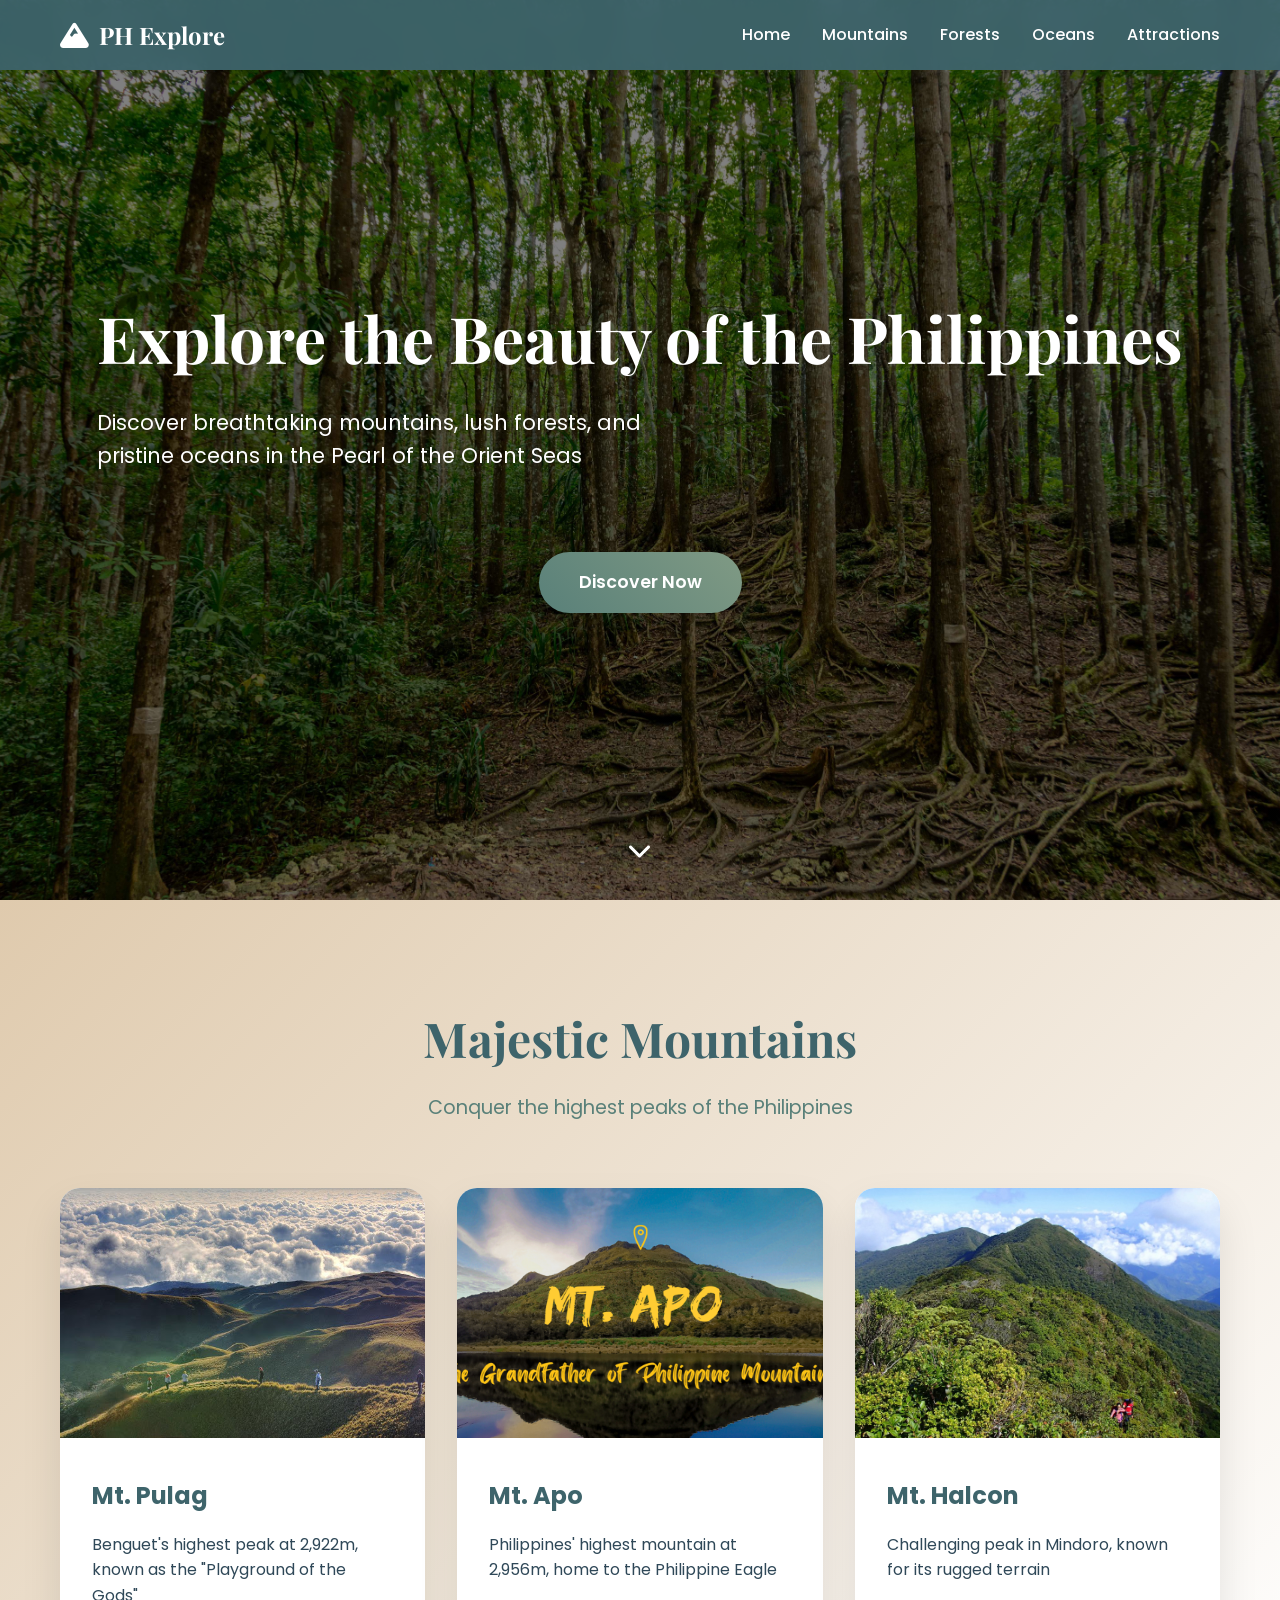
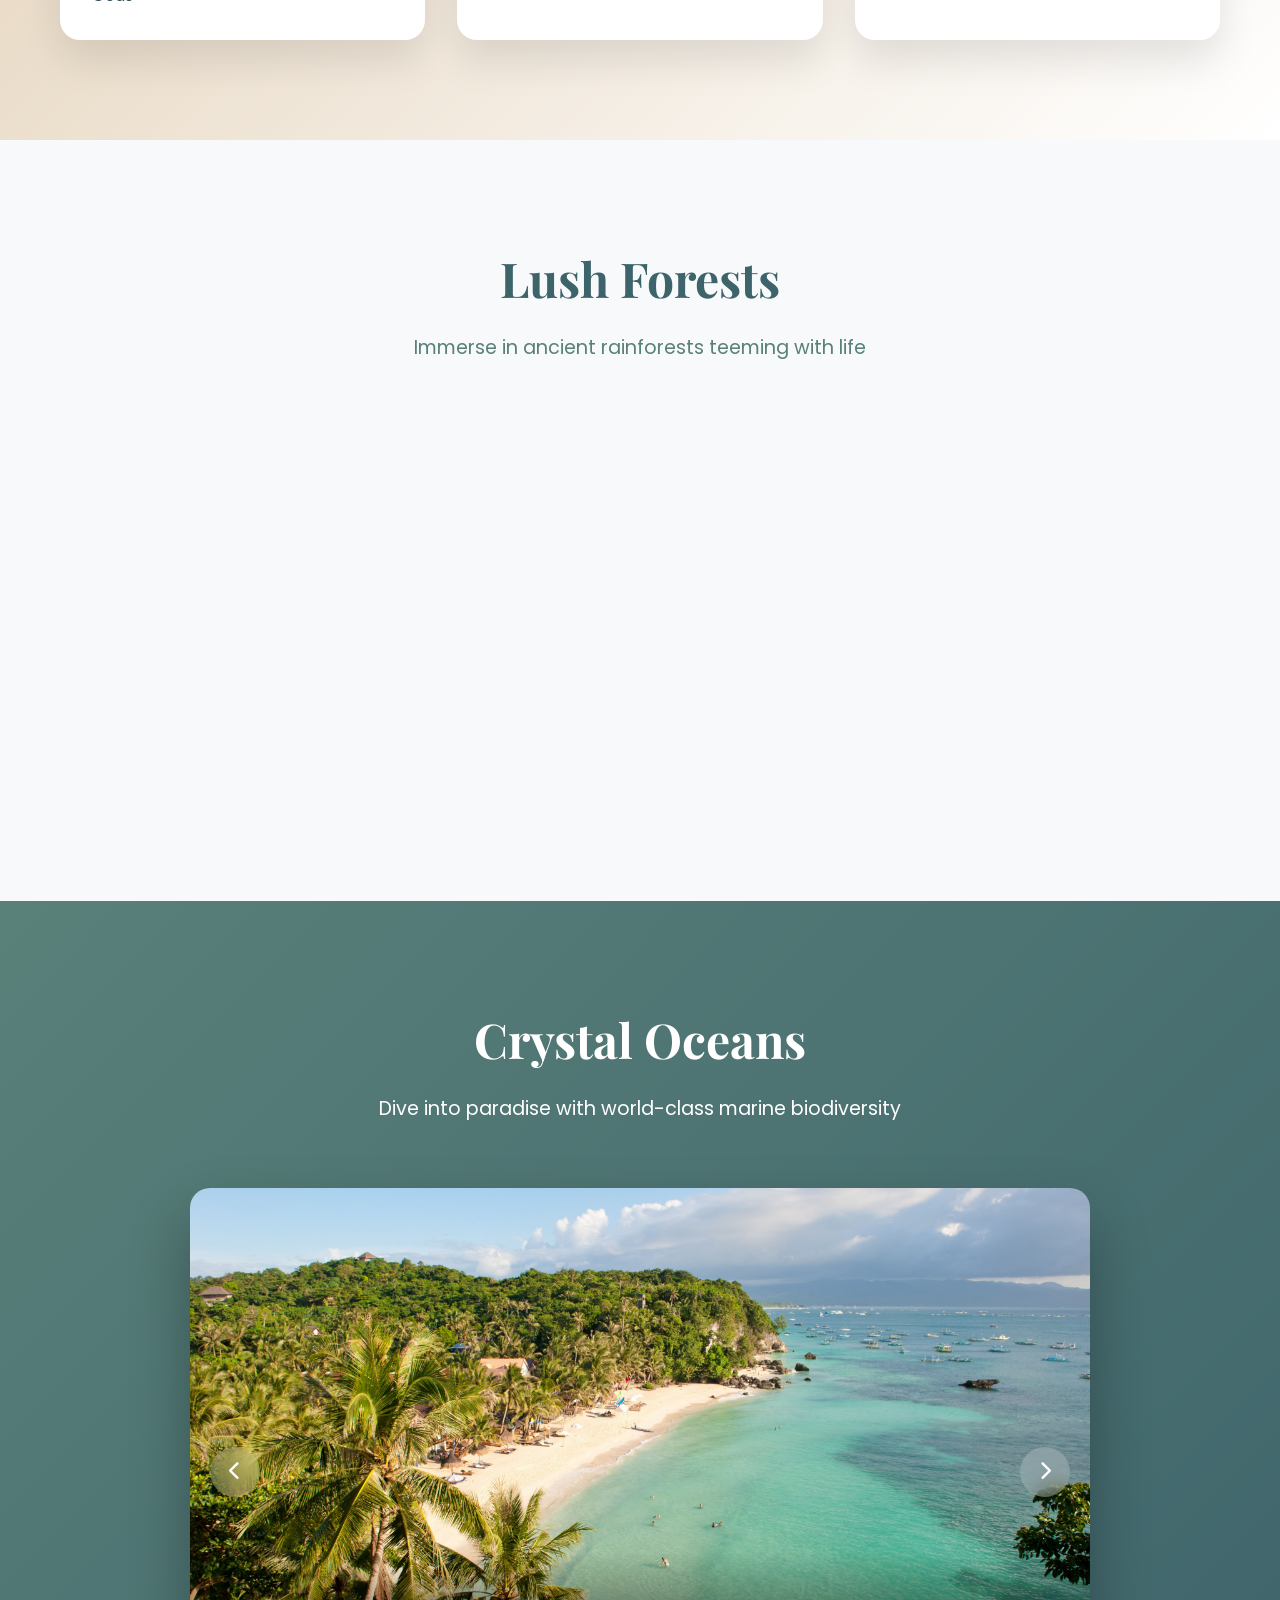
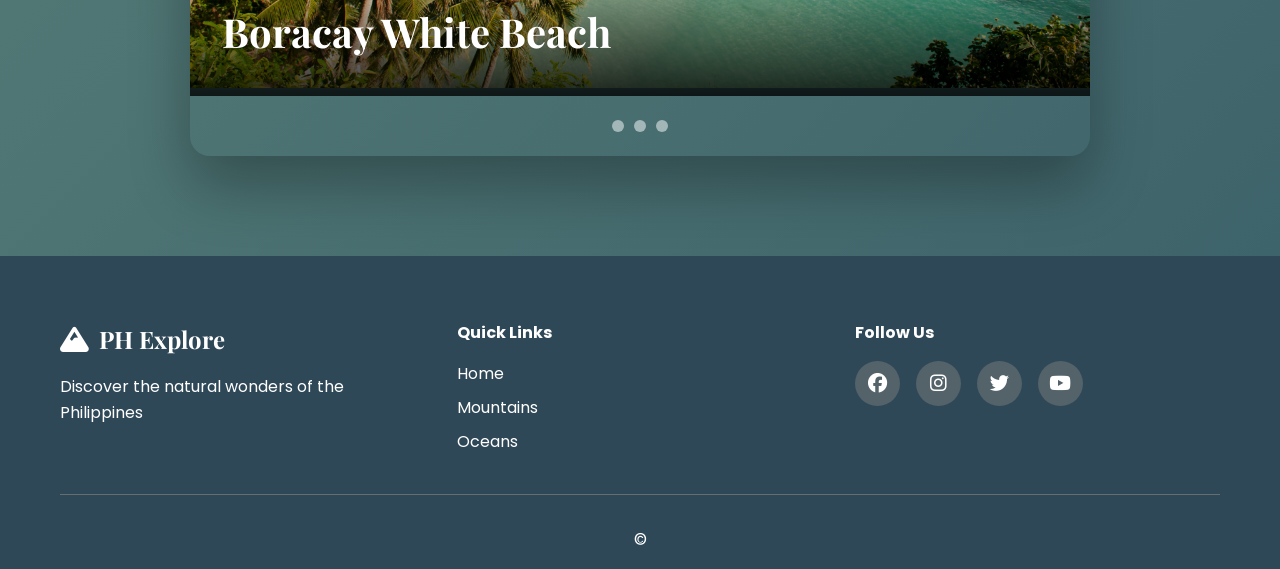
==== index.html @ 04d7273e "Move website files" ====
<!DOCTYPE html>
<html lang="en">
<head>
    <meta charset="UTF-8">
    <meta name="viewport" content="width=device-width, initial-scale=1.0">
    <title>Explore Philippines - Discover Natural Beauty</title>
    <link rel="stylesheet" href="./style.css">
    <link href="https://fonts.googleapis.com/css2?family=Poppins:wght@300;400;500;600;700&family=Playfair+Display:wght@400;700&display=swap" rel="stylesheet">
    <link rel="stylesheet" href="https://cdnjs.cloudflare.com/ajax/libs/font-awesome/6.4.0/css/all.min.css">
</head>
<body>
    <!-- Navigation -->
    <nav class="navbar" id="navbar">
        <div class="nav-container">
            <div class="nav-logo">
                <i class="fas fa-mountain"></i>
                <span>PH Explore</span>
            </div>
            <ul class="nav-menu" id="nav-menu">
                <li class="nav-item">
                    <a href="#home" class="nav-link">Home</a>
                </li>
                <li class="nav-item">
                    <a href="#mountains" class="nav-link">Mountains</a>
                </li>
                <li class="nav-item">
                    <a href="#forests" class="nav-link">Forests</a>
                </li>
                <li class="nav-item">
                    <a href="#oceans" class="nav-link">Oceans</a>
                </li>
                <li class="nav-item">
                    <a href="#attractions" class="nav-link">Attractions</a>
                </li>
            </ul>
            <div class="hamburger" id="hamburger">
                <span></span>
                <span></span>
                <span></span>
            </div>
        </div>
    </nav>

    <!-- Hero Section -->
    <section id="home" class="hero">
        <div class="hero-content">
            <h1 class="hero-title">Explore the Beauty of the Philippines</h1>
            <p class="hero-subtitle">Discover breathtaking mountains, lush forests, and pristine oceans in the Pearl of the Orient Seas</p>
            <a href="#mountains" class="cta-button">Discover Now</a>
        </div>
        <div class="scroll-indicator">
            <i class="fas fa-chevron-down"></i>
        </div>
    </section>

    <!-- Mountains Section -->
    <section id="mountains" class="section mountains">
        <div class="container">
            <h2 class="section-title">Majestic Mountains</h2>
            <p class="section-subtitle">Conquer the highest peaks of the Philippines</p>
            <div class="mountains-grid">
                <div class="mountain-card">
                    <img src="images/pulag.jpg" alt="Mt. Pulag" loading="lazy">
                    <div class="card-content">
                        <h3>Mt. Pulag</h3>
                        <p>Benguet's highest peak at 2,922m, known as the "Playground of the Gods"</p>
                    </div>
                </div>
                <div class="mountain-card">
                    <img src="images/apo.png" alt="Mt. Apo" loading="lazy">
                    <div class="card-content">
                        <h3>Mt. Apo</h3>
                        <p>Philippines' highest mountain at 2,956m, home to the Philippine Eagle</p>
                    </div>
                </div>
                <div class="mountain-card">
                    <img src="images/halcon.JPG" alt="Mt. Halcon" loading="lazy">
                    <div class="card-content">
                        <h3>Mt. Halcon</h3>
                        <p>Challenging peak in Mindoro, known for its rugged terrain</p>
                    </div>
                </div>
            </div>
        </div>
    </section>

    <!-- Forests Section -->
    <section id="forests" class="section forests">
        <div class="container">
            <h2 class="section-title">Lush Forests</h2>
            <p class="section-subtitle">Immerse in ancient rainforests teeming with life</p>
            <div class="forest-content">
                <div class="forest-text">
                    <h3>Tropical Rainforest Paradise</h3>
                    <p>Experience the biodiversity of the Philippines' ancient forests. Home to rare orchids, exotic birds, and unique flora found nowhere else on Earth.</p>
                    <ul>
                        <li>Over 52,000 plant species</li>
                        <li>Rich endemic wildlife</li>
                        <li>Ancient dipterocarp forests</li>
                    </ul>
                </div>
                <div class="forest-image">
                    <img src="images/rf.jpg" alt="Philippine Rainforest" loading="lazy">
                </div>
            </div>
        </div>
    </section>

    <!-- Oceans Section -->
    <section id="oceans" class="section oceans">
        <div class="container">
            <h2 class="section-title-oceans">Crystal Oceans</h2>
            <p class="section-subtitle-oceans">Dive into paradise with world-class marine biodiversity</p>
            <div class="ocean-slider-container">
                <div class="ocean-slider" id="oceanSlider">
                    <div class="slider-track" id="sliderTrack">
                        <div class="slide">
                            <img src="images/bora.jpg" alt="Boracay Beach">
                            <div class="slide-overlay">
                                <h3>Boracay White Beach</h3>
                            </div>
                        </div>
                        <div class="slide">
                            <img src="images/coron.png" alt="Palawan">
                            <div class="slide-overlay">
                                <h3>Palawan Coron</h3>
                            </div>
                        </div>
                        <div class="slide">
                            <img src="images/c9.png" alt="Siargao">
                            <div class="slide-overlay">
                                <h3>Siargao Cloud 9</h3>
                            </div>
                        </div>
                    </div>
                    <button class="slider-btn prev" id="prevBtn"><i class="fas fa-chevron-left"></i></button>
                    <button class="slider-btn next" id="nextBtn"><i class="fas fa-chevron-right"></i></button>
                    <div class="slider-dots" id="sliderDots"></div>
                </div>
            </div>
        </div>
    </section>

    <!-- Attractions Section
    <section id="attractions" class="section attractions">
        <div class="container">
            <h2 class="section-title">Iconic Destinations</h2>
            <p class="section-subtitle">Must-visit places that define Philippine tourism</p>
            <div class="attractions-grid">
                <div class="attraction-card">
                    <div class="card-icon">
                        <i class="fas fa-water"></i>
                    </div>
                    <h3>Palawan</h3>
                    <p>Underground River and El Nido's limestone cliffs</p>
                </div>
                <div class="attraction-card">
                    <div class="card-icon">
                        <i class="fas fa-utensils"></i>
                    </div>
                    <h3>Boracay</h3>
                    <p>World-famous 4km white sand beach paradise</p>
                </div>
                <div class="attraction-card">
                    <div class="card-icon">
                        <i class="fas fa-mountain-sun"></i>
                    </div>
                    <h3>Banaue Rice Terraces</h3>
                    <p>8th Wonder of the World carved by Ifugao ancestors</p>
                </div>
                <div class="attraction-card">
                    <div class="card-icon">
                        <i class="fas fa-volcano"></i>
                    </div>
                    <h3>Mayon Volcano</h3>
                    <p>Perfectly cone-shaped active volcano of Bicol</p>
                </div>
            </div>
        </div>
    </section> -->

    <!-- Footer -->
    <footer class="footer">
        <div class="container">
            <div class="footer-content">
                <div class="footer-section">
                    <div class="footer-logo">
                        <i class="fas fa-mountain"></i>
                        <span>PH Explore</span>
                    </div>
                    <p>Discover the natural wonders of the Philippines</p>
                </div>
                <div class="footer-section">
                    <h4>Quick Links</h4>
                    <ul>
                        <li><a href="#home">Home</a></li>
                        <li><a href="#mountains">Mountains</a></li>
                        <li><a href="#oceans">Oceans</a></li>
                    </ul>
                </div>
                <div class="footer-section">
                    <h4>Follow Us</h4>
                    <div class="social-links">
                        <a href="#"><i class="fab fa-facebook"></i></a>
                        <a href="#"><i class="fab fa-instagram"></i></a>
                        <a href="#"><i class="fab fa-twitter"></i></a>
                        <a href="#"><i class="fab fa-youtube"></i></a>
                    </div>
                </div>
            </div>
            <div class="footer-bottom">
                <p>&copy; </p>
            </div>
        </div>
    </footer>

    <script src="./script.js"></script>
</body>
</html>
---- style.css ----
/* Reset & Base Styles */
* {
    margin: 0;
    padding: 0;
    box-sizing: border-box;
}

body {
    font-family: 'Poppins', sans-serif;
    line-height: 1.6;
    color: #2f4858;
    overflow-x: hidden;
}

.container {
    max-width: 1200px;
    margin: 0 auto;
    padding: 0 20px;
}

/* Navigation */
.navbar {
    position: fixed;
    top: 0;
    width: 100%;
    background: #2f4858;
    backdrop-filter: blur(10px);
    z-index: 1000;
    transition: all 0.3s ease;
}

.nav-container {
    max-width: 1200px;
    margin: 0 auto;
    padding: 0 20px;
    display: flex;
    justify-content: space-between;
    align-items: center;
    height: 70px;
}

.nav-logo {
    display: flex;
    align-items: center;
    font-family: 'Playfair Display', serif;
    font-size: 1.5rem;
    font-weight: 700;
    color: #ffffff;
}

.nav-logo i {
    margin-right: 10px;
    font-size: 1.8rem;
}

.nav-menu {
    display: flex;
    list-style: none;
    gap: 2rem;
}

.nav-link {
    color: #ffffff;
    text-decoration: none;
    font-weight: 500;
    transition: color 0.3s ease;
    position: relative;
}

.nav-link:hover {
    color: #ffffff;
}

.nav-link::after {
    content: '';
    position: absolute;
    width: 0;
    height: 2px;
    bottom: -5px;
    left: 0;
    background: #dfcaad;
    transition: width 0.3s ease;
}

.nav-link:hover::after {
    width: 100%;
}

.hamburger {
    display: none;
    flex-direction: column;
    cursor: pointer;
}

.hamburger span {
    width: 25px;
    height: 3px;
    background: #ffffff;
    margin: 3px 0;
    transition: 0.3s;
}

.hamburger.active span:nth-child(1) {
    transform: rotate(-45deg) translate(5px, 6px);
}

.hamburger.active span:nth-child(2) {
    opacity: 0;
}

.hamburger.active span:nth-child(3) {
    transform: rotate(45deg) translate(7px, -6px);
}

/* Hero Section */
.hero {
    height: 100vh;
    background: 
        linear-gradient(rgba(0, 0, 0, 0.5), rgba(0, 0, 0, 0.5)), /* semi-transparent overlay */
        url('images/forest.jpg') center/cover no-repeat;       /* background image */
    display: flex;
    flex-direction: column;
    justify-content: center;
    align-items: center;
    text-align: center;
    color: white;
    position: relative;
}

.hero-title {
    font-family: 'Playfair Display', serif;
    font-size: clamp(2.5rem, 5vw, 4rem);
    margin-bottom: 1rem;
    opacity: 0;
    transform: translateY(30px);
    animation: fadeInUp 1s ease forwards;
}

.hero-subtitle {
    font-size: 1.3rem;
    max-width: 600px;
    margin-bottom: 5rem;
    opacity: 0;
    transform: translateY(30px);
    animation: fadeInUp 1s ease 0.3s forwards;
    text-align: left;
}

.cta-button {
    display: inline-block;
    background: linear-gradient(45deg, #598079, #809a84);
    color: white;
    padding: 1rem 2.5rem;
    border-radius: 50px;
    text-decoration: none;
    font-weight: 600;
    font-size: 1.1rem;
    transition: all 0.3s ease;
    opacity: 0;
    transform: translateY(30px);
    animation: fadeInUp 1s ease 0.6s forwards;
}

.cta-button:hover {
    transform: translateY(-5px);
    box-shadow: 0 0 30px 2px rgba(89, 128, 121, 0.4);
    background: linear-gradient(45deg, #809a84, #598079);
}

.scroll-indicator {
    position: absolute;
    bottom: 30px;
    font-size: 1.5rem;
    animation: bounce 2s infinite;
}

/* Animations */
@keyframes fadeInUp {
    to {
        opacity: 1;
        transform: translateY(0);
    }
}

@keyframes bounce {
    0%, 20%, 50%, 80%, 100% {
        transform: translateY(0);
    }
    40% {
        transform: translateY(-10px);
    }
    60% {
        transform: translateY(-5px);
    }
}

/* Section Styles */
.section {
    padding: 100px 0;
}

.section-title {
    font-family: 'Playfair Display', serif;
    font-size: clamp(2rem, 4vw, 3rem);
    text-align: center;
    margin-bottom: 1rem;
    color: #3e646b;
}

.section-subtitle {
    text-align: center;
    font-size: 1.2rem;
    color: #598079;
    margin-bottom: 4rem;
    max-width: 600px;
    margin-left: auto;
    margin-right: auto;
}

.section-title-oceans {
    font-family: 'Playfair Display', serif;
    font-size: clamp(2rem, 4vw, 3rem);
    text-align: center;
    margin-bottom: 1rem;
    color: #ffffff;
}

.section-subtitle-oceans {
    text-align: center;
    font-size: 1.2rem;
    color: #ffffff;
    margin-bottom: 4rem;
    max-width: 600px;
    margin-left: auto;
    margin-right: auto;
}

/* Mountains Section */
.mountains {
    background: linear-gradient(135deg, #dfcaad 0%, #ffffff 100%);
}

.mountains-grid {
    display: grid;
    grid-template-columns: repeat(auto-fit, minmax(350px, 1fr));
    gap: 2rem;
}

.mountain-card {
    background: white;
    border-radius: 20px;
    overflow: hidden;
    box-shadow: 0 20px 40px rgba(0,0,0,0.1);
    transition: all 0.4s ease;
    opacity: 0;
    transform: translateY(50px);
}

.mountain-card:hover {
    transform: translateY(-15px);
    box-shadow: 0 30px 60px rgba(0,0,0,0.2);
}

.mountain-card img {
    width: 100%;
    height: 250px;
    object-fit: cover;
    transition: transform 0.4s ease;
}

.mountain-card:hover img {
    transform: scale(1.1);
}

.card-content {
    padding: 2rem;
}

.card-content h3 {
    color: #3e646b;
    margin-bottom: 1rem;
    font-size: 1.5rem;
}

/* Forests Section */
.forests {
    background: #f8f9fa;
}

.forest-content {
    display: grid;
    grid-template-columns: 1fr 1fr;
    gap: 4rem;
    align-items: center;
}

.forest-text h3 {
    color: #3e646b;
    font-size: 2rem;
    margin-bottom: 1.5rem;
    font-family: 'Playfair Display', serif;
}

.forest-text ul {
    list-style: none;
    padding-left: 0;
}

.forest-text li {
    padding: 0.5rem 0;
    color: #598079;
}

.forest-text li::before {
    content: '🌿';
    margin-right: 10px;
}

.forest-image img {
    width: 100%;
    border-radius: 20px;
    box-shadow: 0 20px 40px rgba(0,0,0,0.1);
}

/* Oceans Section */
.oceans {
    background: linear-gradient(135deg, #598079 0%, #3e646b 100%);
    color: white;
}

.ocean-slider-container {
    max-width: 900px;
    margin: 0 auto;
}

.ocean-slider {
    position: relative;
    border-radius: 20px;
    overflow: hidden;
    box-shadow: 0 30px 60px rgba(0,0,0,0.3);
}

.slider-track {
    display: flex;
    transition: transform 0.5s ease;
}

.slide {
    min-width: 100%;
    position: relative;
}

.slide img {
    width: 100%;
    height: 500px;
    object-fit: cover;
}

.slide-overlay {
    position: absolute;
    bottom: 0;
    left: 0;
    right: 0;
    background: linear-gradient(transparent, rgba(0,0,0,0.8));
    padding: 3rem 2rem 2rem;
    color: white;
}

.slide-overlay h3 {
    font-family: 'Playfair Display', serif;
    font-size: 2.5rem;
}

.slider-btn {
    position: absolute;
    top: 50%;
    transform: translateY(-50%);
    background: rgba(255,255,255,0.2);
    border: none;
    color: white;
    width: 50px;
    height: 50px;
    border-radius: 50%;
    cursor: pointer;
    font-size: 1.2rem;
    transition: all 0.3s ease;
    backdrop-filter: blur(10px);
}

.slider-btn:hover {
    background: rgba(255,255,255,0.4);
    transform: translateY(-50%) scale(1.1);
}

.prev { left: 20px; }
.next { right: 20px; }

.slider-dots {
    display: flex;
    justify-content: center;
    gap: 10px;
    margin-top: 1.5rem;
    margin-bottom: 1.5rem;
}

.dot {
    width: 12px;
    height: 12px;
    border-radius: 50%;
    background: rgba(255,255,255,0.5);
    cursor: pointer;
    transition: all 0.3s ease;
}

.dot.active,
.dot:hover {
    background: white;
    transform: scale(1.2);
}

/* Attractions Section */
.attractions {
    background: linear-gradient(135deg, #aeb394 0%, #dfcaad 100%);
}

.attractions-grid {
    display: grid;
    grid-template-columns: repeat(auto-fit, minmax(250px, 1fr));
    gap: 2rem;
}

.attraction-card {
    background: white;
    padding: 3rem 2rem;
    border-radius: 20px;
    text-align: center;
    box-shadow: 0 20px 40px rgba(0,0,0,0.1);
    transition: all 0.4s ease;
    opacity: 0;
    transform: translateY(50px);
}

.attraction-card:hover {
    transform: translateY(-10px);
    box-shadow: 0 30px 60px rgba(0,0,0,0.2);
}

.card-icon {
    width: 80px;
    height: 80px;
    background: linear-gradient(45deg, #598079, #809a84);
    border-radius: 50%;
    display: flex;
    align-items: center;
    justify-content: center;
    margin: 0 auto 1.5rem;
    font-size: 2rem;
    color: white;
    box-shadow: 0 10px 30px rgba(89, 128, 121, 0.4);
}

.attraction-card h3 {
    color: #3e646b;
    margin-bottom: 1rem;
    font-size: 1.5rem;
}

/* Footer */
.footer {
    background: #2f4858;
    color: #ffffff;
    padding: 4rem 0 1rem;
}

.footer-content {
    display: grid;
    grid-template-columns: repeat(auto-fit, minmax(250px, 1fr));
    gap: 2rem;
    margin-bottom: 2rem;
}

.footer-logo {
    display: flex;
    align-items: center;
    font-family: 'Playfair Display', serif;
    font-size: 1.5rem;
    font-weight: 700;
    margin-bottom: 1rem;
}

.footer-logo i {
    margin-right: 10px;
    font-size: 1.8rem;
}

.footer-section h4 {
    color: #ffffff;
    margin-bottom: 1rem;
}

.footer-section ul {
    list-style: none;
}

.footer-section ul li {
    margin-bottom: 0.5rem;
}

.footer-section a {
    color: #ffffff;
    text-decoration: none;
    transition: color 0.3s ease;
}

.footer-section a:hover {
    color: #dfcaad;
}

.social-links {
    display: flex;
    gap: 1rem;
}

.social-links a {
    display: flex;
    align-items: center;
    justify-content: center;
    width: 45px;
    height: 45px;
    background: rgba(223, 202, 173, 0.2);
    border-radius: 50%;
    color: #ffffff;
    font-size: 1.2rem;
    transition: all 0.3s ease;
}

.social-links a:hover {
    background: #dfcaad;
    color: #2f4858;
    transform: translateY(-3px);
}

.footer-bottom {
    text-align: center;
    padding-top: 2rem;
    border-top: 1px solid rgba(223, 202, 173, 0.3);
    color: #ffffff;
}

/* Responsive Design */
@media (max-width: 768px) {
    .hamburger {
        display: flex;
    }
    
    .nav-menu {
        position: fixed;
        left: -100%;
        top: 70px;
        flex-direction: column;
        background: rgba(62, 100, 107, 0.98);
        width: 100%;
        text-align: center;
        transition: 0.3s;
        padding: 2rem 0;
    }
    
    .nav-menu.active {
        left: 0;
    }
    
    .nav-menu li {
        margin: 1rem 0;
    }
    
    .hero-title {
        font-size: 2.5rem;
    }
    
    .forest-content {
        grid-template-columns: 1fr;
        gap: 2rem;
        text-align: center;
    }
    
    .slide img {
        height: 300px;
    }
    
    .slider-btn {
        width: 40px;
        height: 40px;
    }
}

@media (max-width: 480px) {
    .container {
        padding: 0 15px;
    }
    
    .section {
        padding: 60px 0;
    }
    
    .cta-button {
        padding: 0.8rem 2rem;
        font-size: 1rem;
    }
}
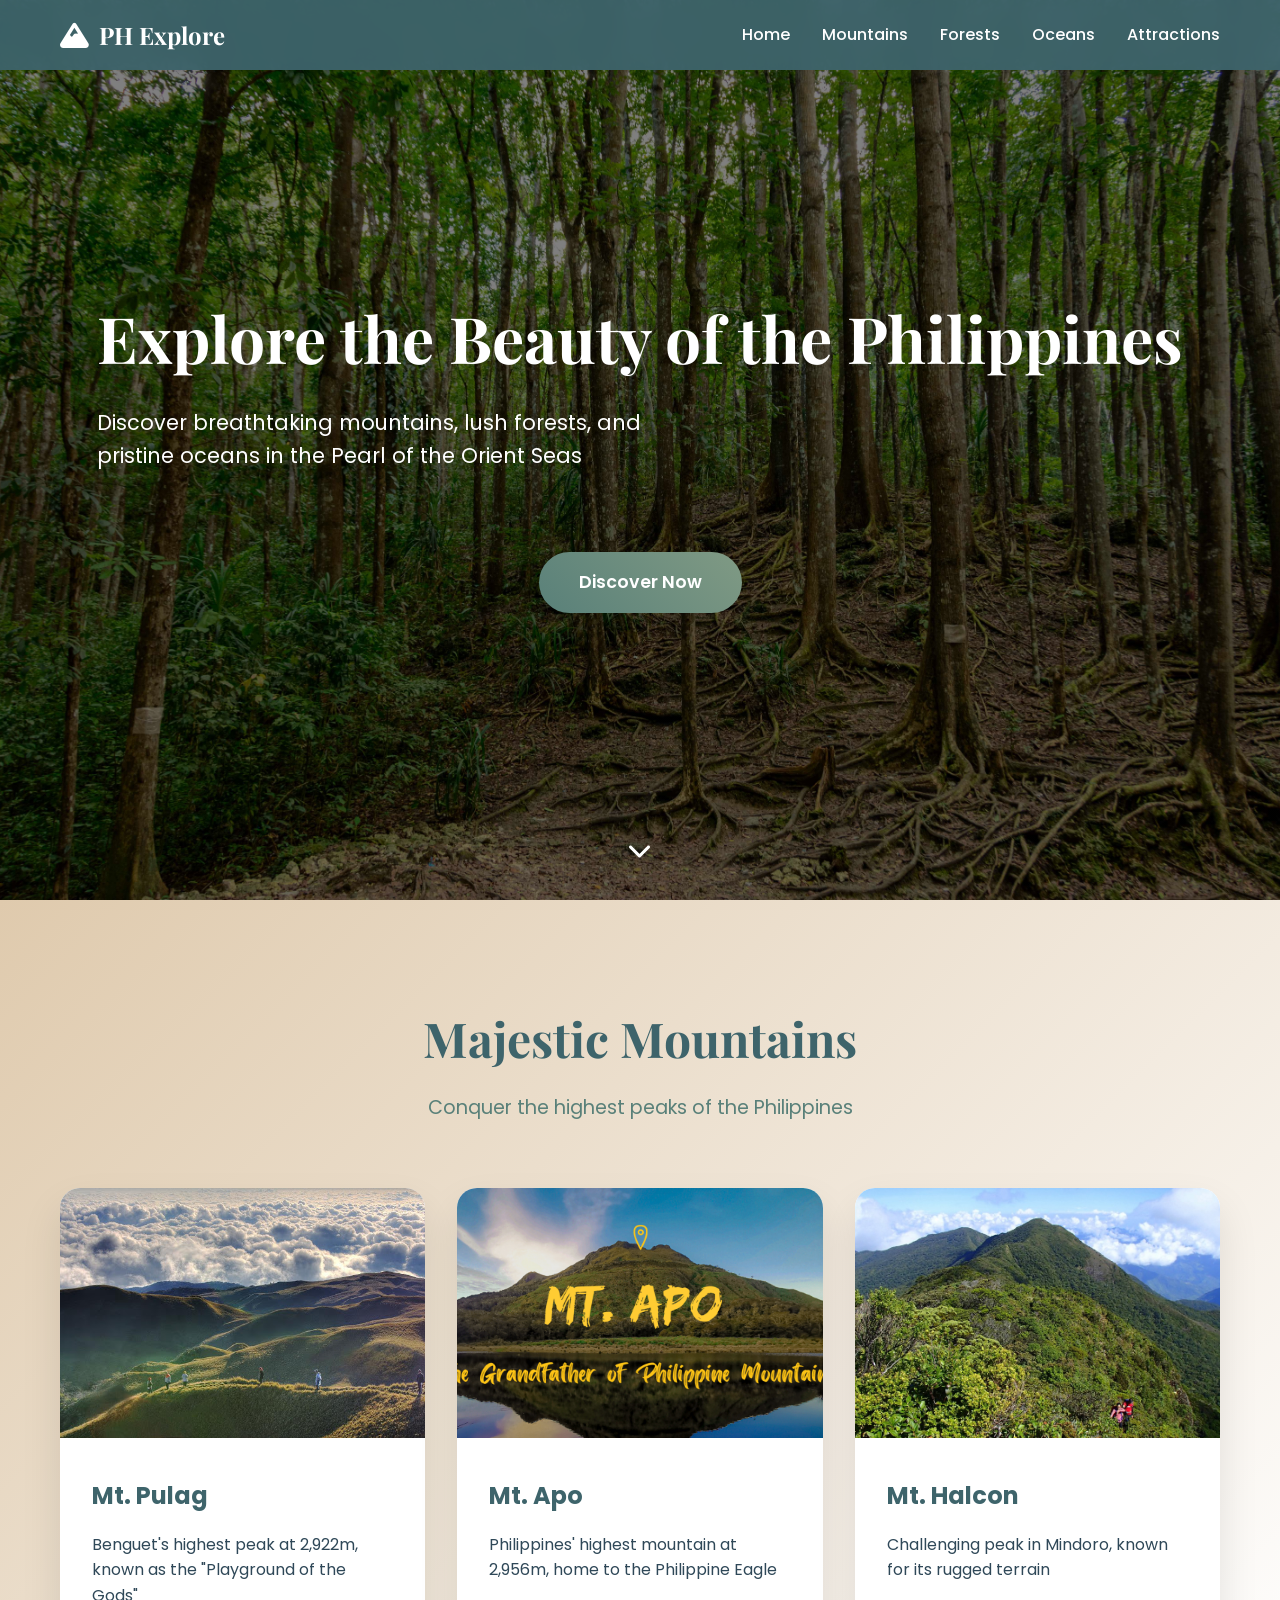
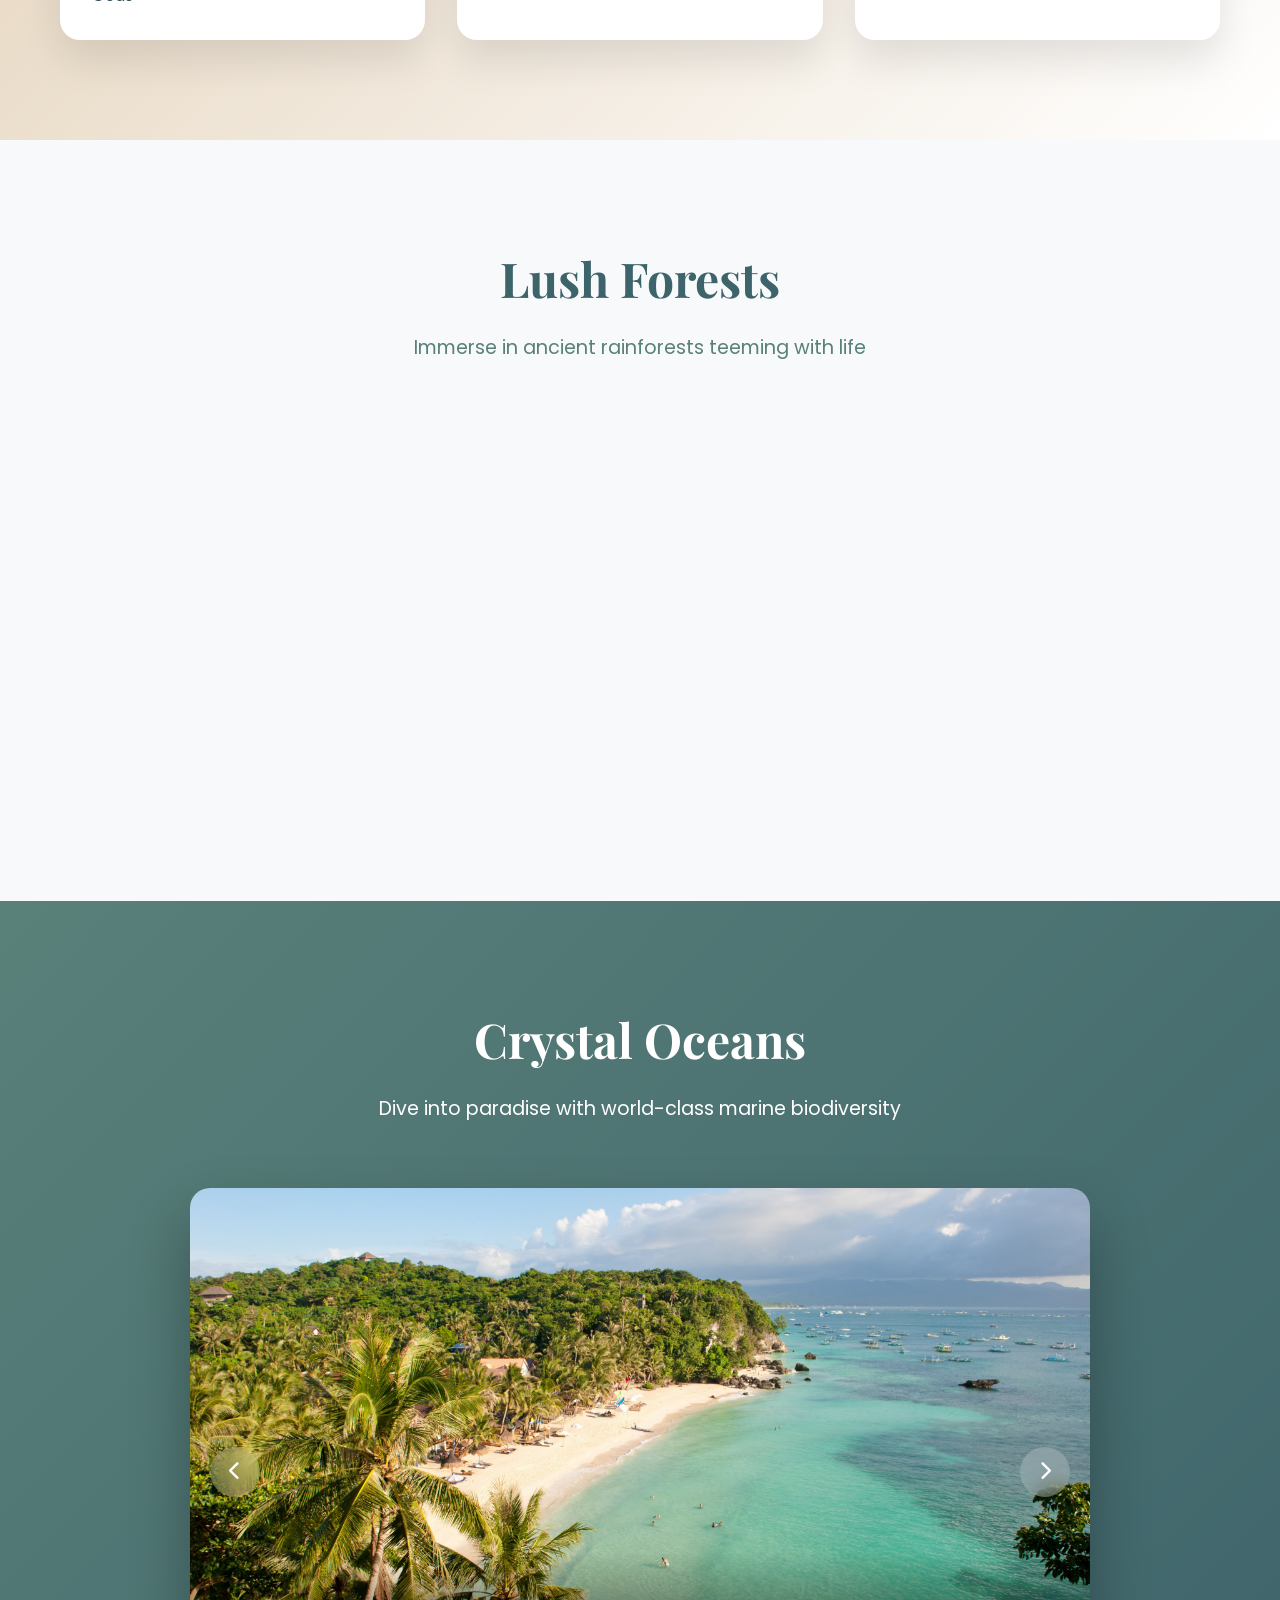
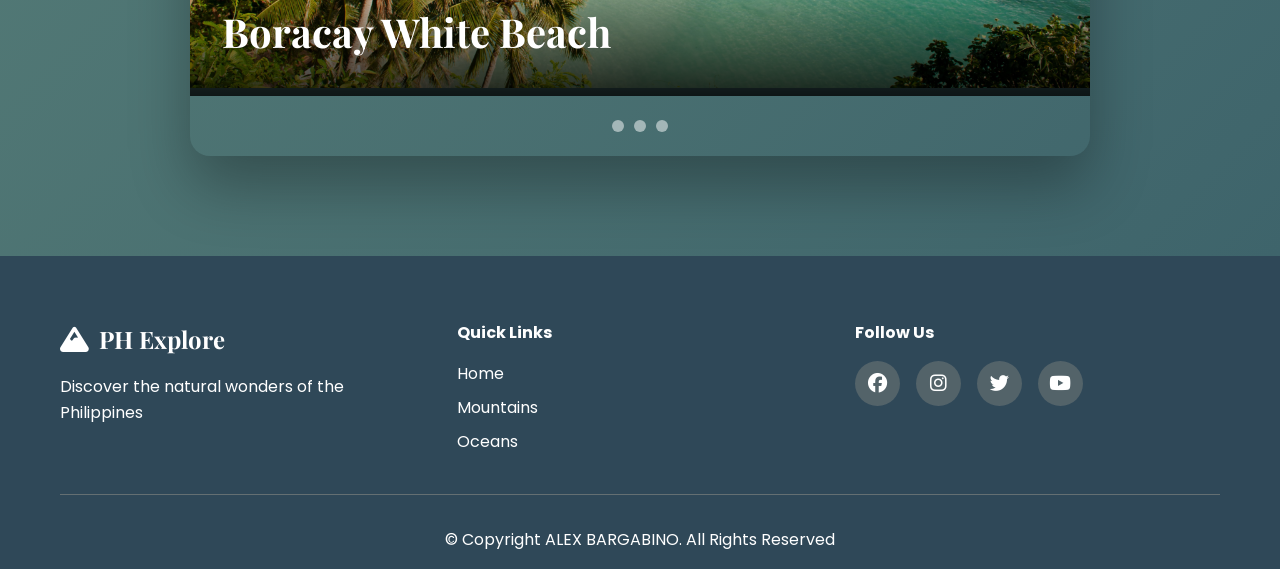
==== commit b85f6119: "Added comments on chat" ====
--- a/index.html
+++ b/index.html
@@ -209,7 +209,7 @@
                 </div>
             </div>
             <div class="footer-bottom">
-                <p>&copy; </p>
+                <p>&copy; Copyright ALEX BARGABINO. All Rights Reserved</p>
             </div>
         </div>
     </footer>
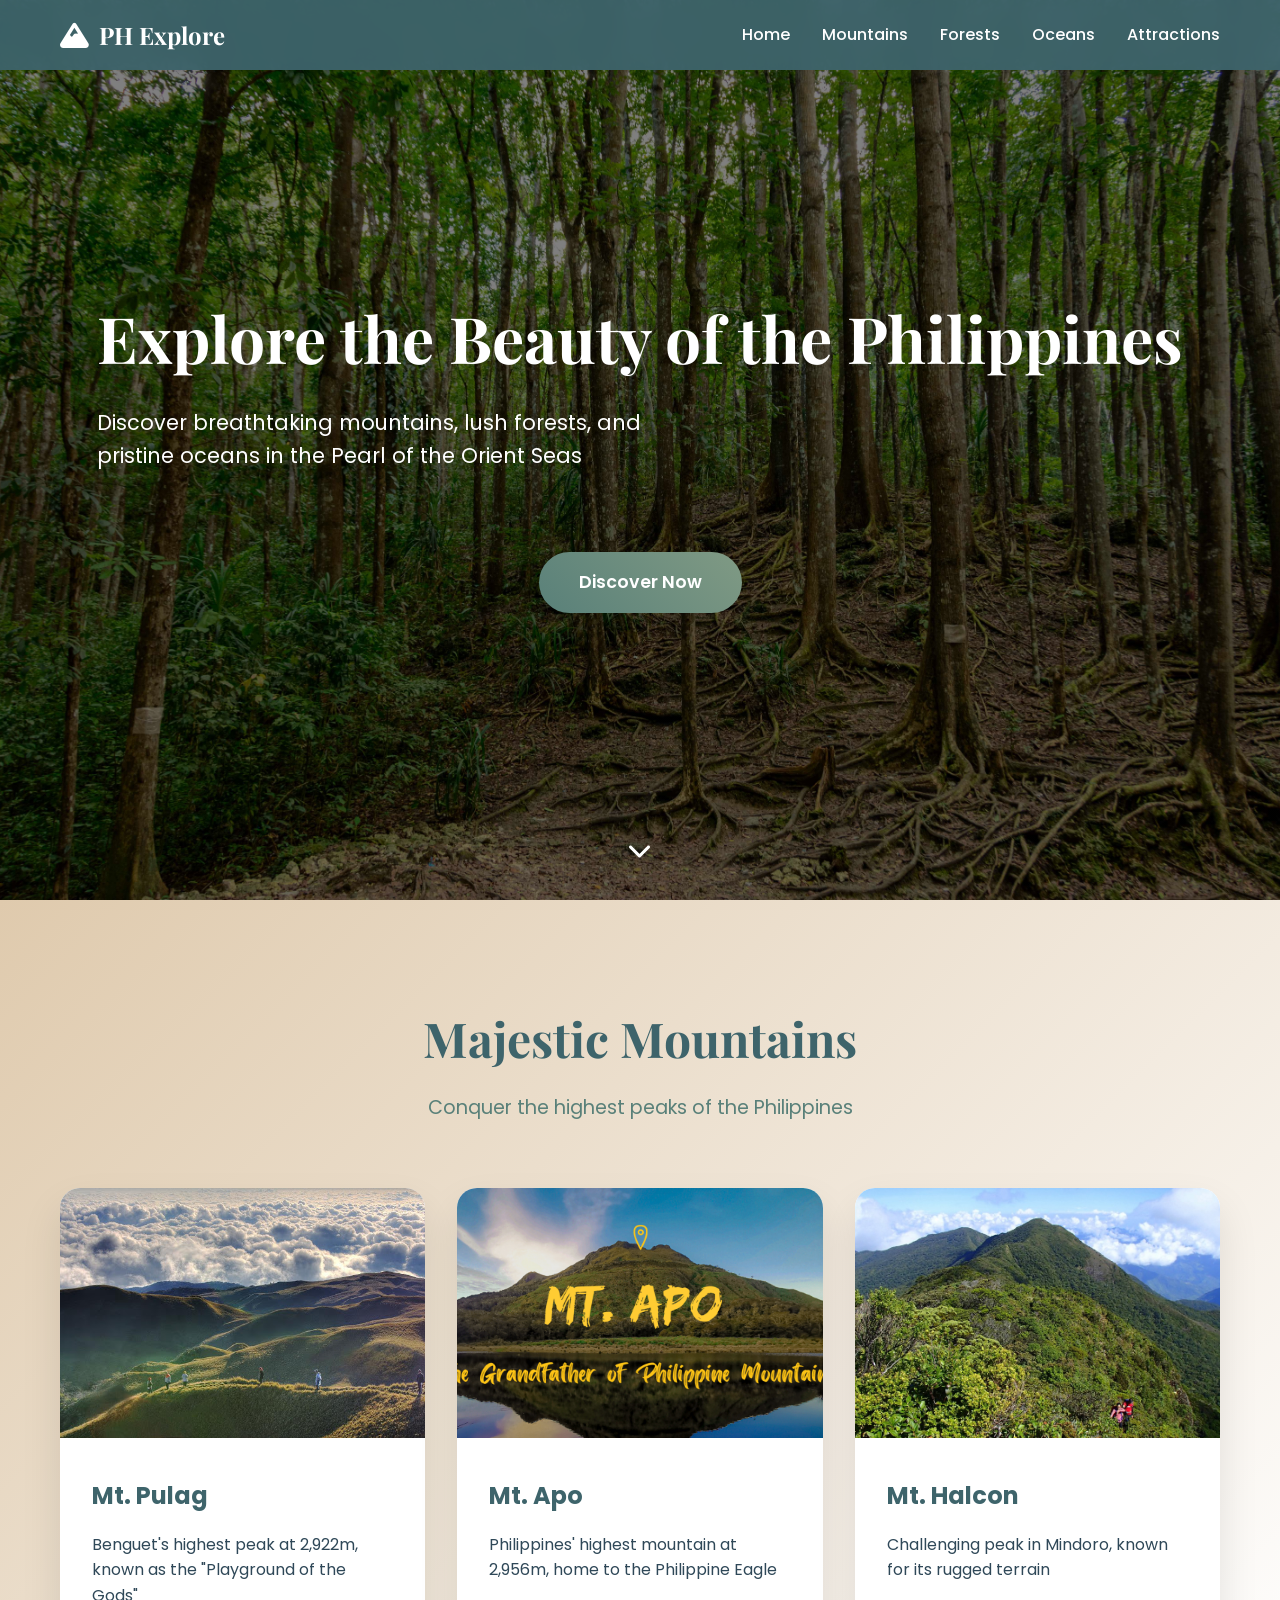
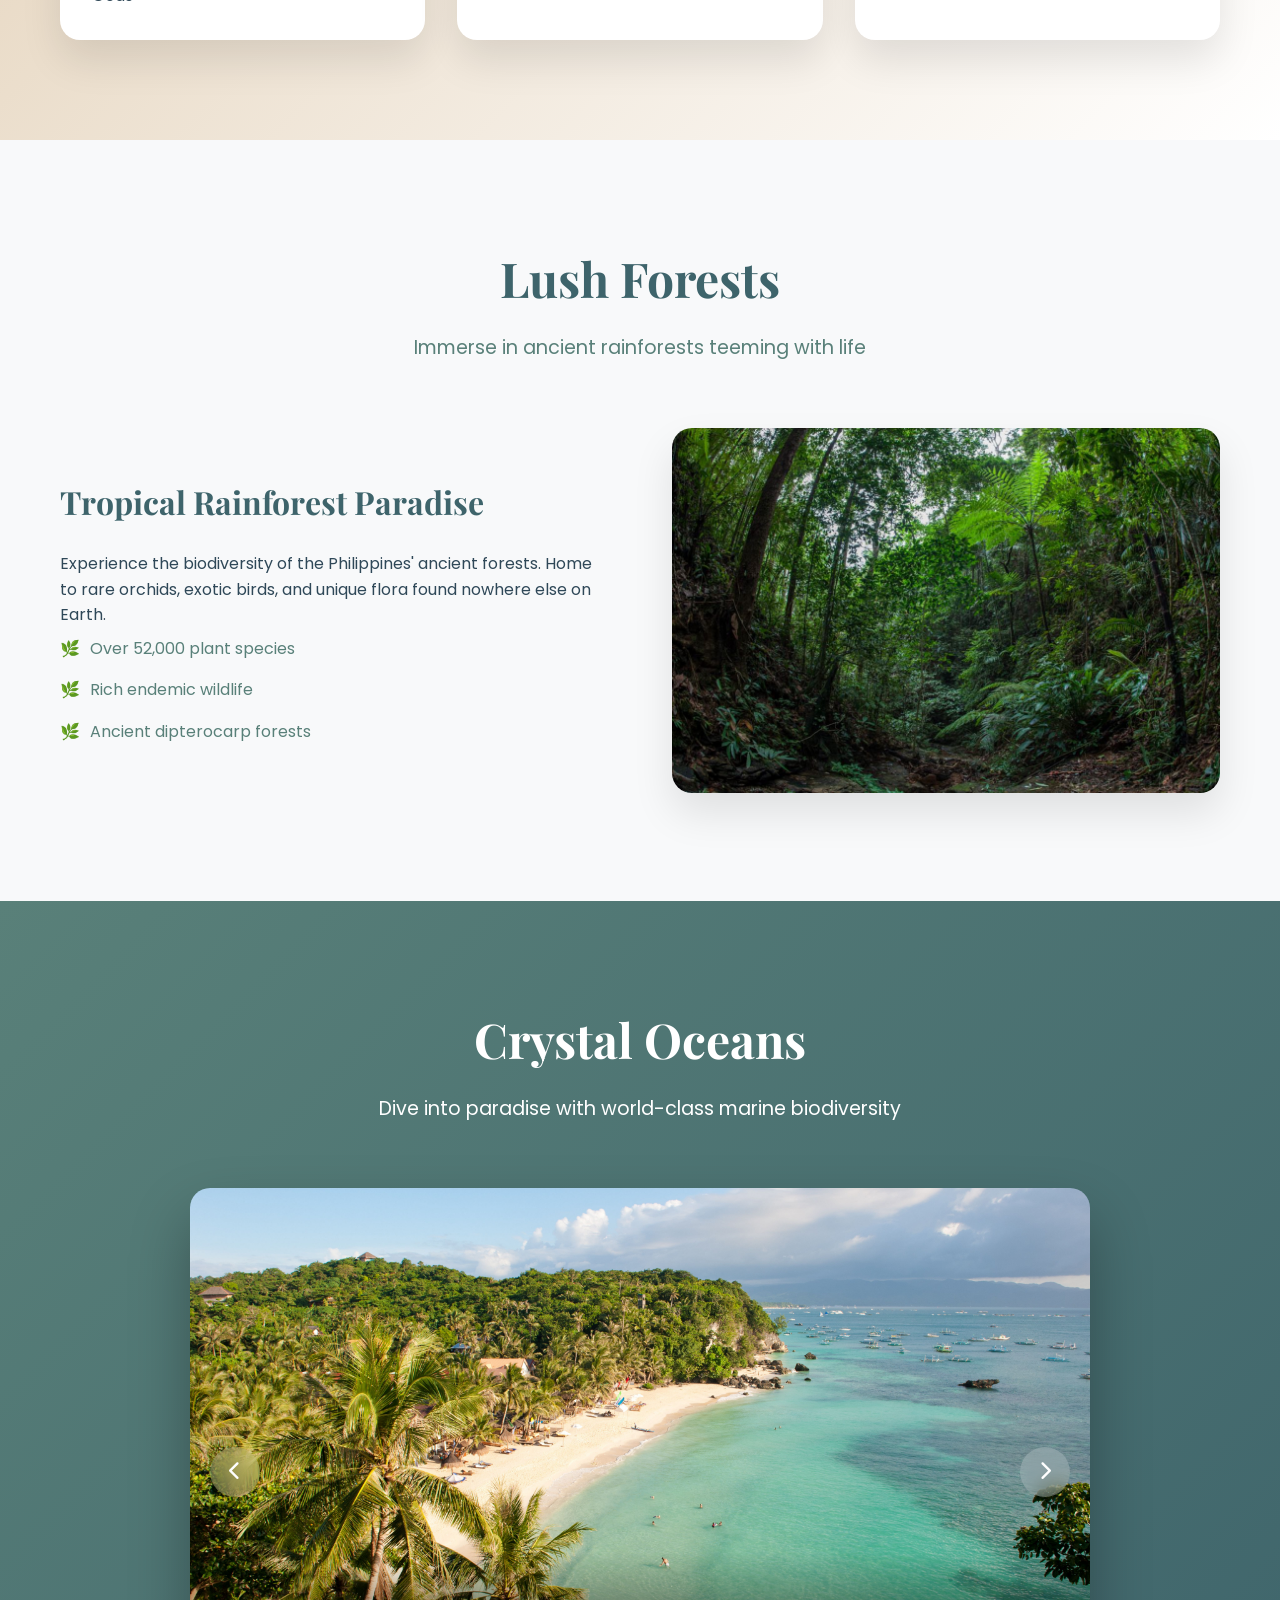
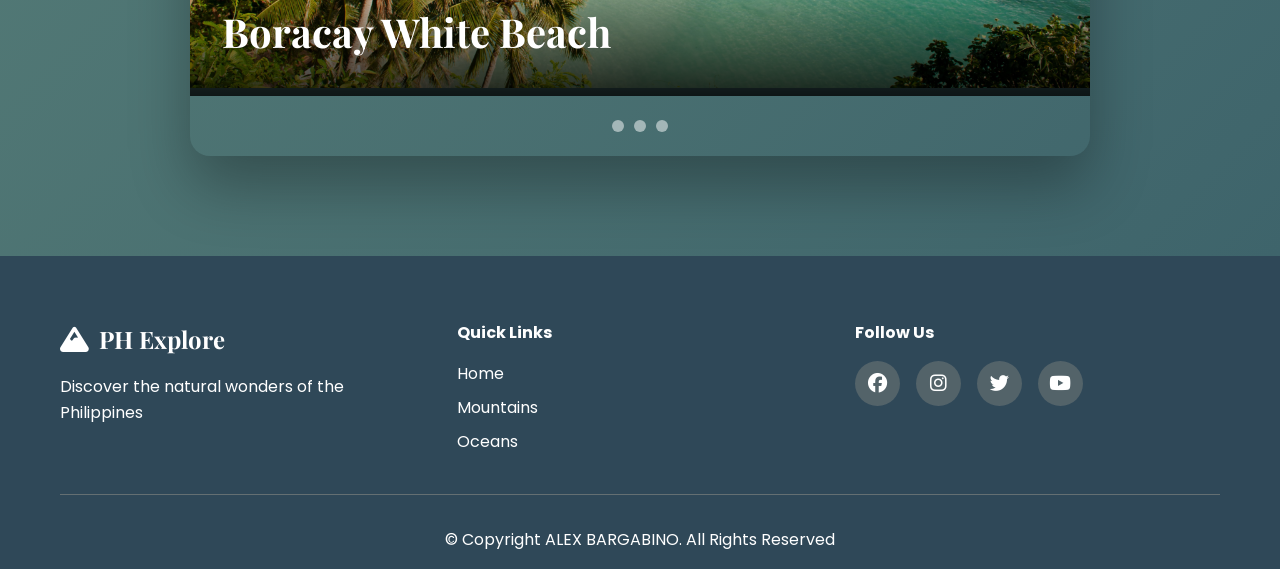
==== commit 14fb757c: "added icon and title" ====
--- a/index.html
+++ b/index.html
@@ -3,7 +3,8 @@
 <head>
     <meta charset="UTF-8">
     <meta name="viewport" content="width=device-width, initial-scale=1.0">
-    <title>Explore Philippines - Discover Natural Beauty</title>
+    <title>PH Explore</title>
+    <link rel="icon" href="images/mountain-solid-full.svg" type="image/png">
     <link rel="stylesheet" href="./style.css">
     <link href="https://fonts.googleapis.com/css2?family=Poppins:wght@300;400;500;600;700&family=Playfair+Display:wght@400;700&display=swap" rel="stylesheet">
     <link rel="stylesheet" href="https://cdnjs.cloudflare.com/ajax/libs/font-awesome/6.4.0/css/all.min.css">
